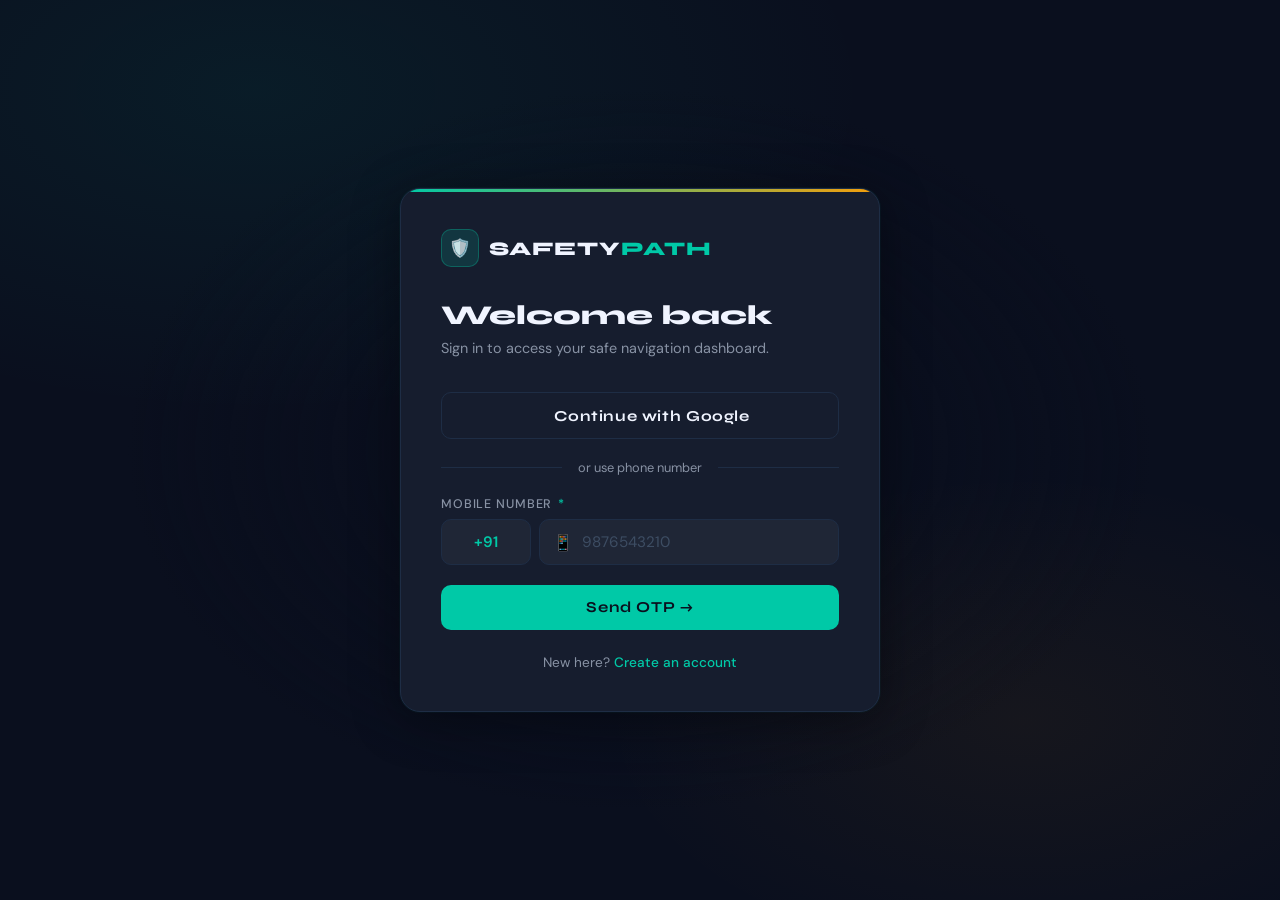
==== index.html @ c88806e4 "Initial commit" ====
<!DOCTYPE html>
<html lang="en">
<head>
  <meta charset="UTF-8" />
  <meta name="viewport" content="width=device-width, initial-scale=1.0"/>
  <title>Safety Path – Sign In</title>
  <link rel="stylesheet" href="css/styles.css"/>
  <!-- Firebase SDKs -->
  <script src="https://www.gstatic.com/firebasejs/9.23.0/firebase-app-compat.js"></script>
  <script src="https://www.gstatic.com/firebasejs/9.23.0/firebase-auth-compat.js"></script>
  <script src="https://www.gstatic.com/firebasejs/9.23.0/firebase-firestore-compat.js"></script>
</head>
<body>
<div class="page-wrap">
  <div class="card fade-in">

    <!-- Brand -->
    <div class="brand">
      <div class="brand-icon">🛡️</div>
      <div class="brand-name">SAFETY<span>PATH</span></div>
    </div>

    <!-- STEP: Phone Input -->
    <div id="step-phone">
      <h1 class="page-title">Welcome back</h1>
      <p class="page-subtitle">Sign in to access your safe navigation dashboard.</p>

      <!-- Google -->
      <button class="btn btn-google" onclick="handleGoogleSignIn()">
        <img src="https://www.google.com/favicon.ico" width="16" height="16" style="border-radius:2px"/>
        Continue with Google
      </button>

      <div class="divider">or use phone number</div>

      <div id="alert-box"></div>

      <div class="form-group">
        <label>Mobile Number <span class="req">*</span></label>
        <div class="phone-row">
          <div class="input-wrap" style="width:90px">
            <input class="country-code" value="+91" readonly style="padding-left:0.9rem; color:var(--teal); font-weight:600; text-align:center;"/>
          </div>
          <div class="input-wrap" style="flex:1">
            <span class="icon">📱</span>
            <input class="phone-num" type="tel" id="phone-input"
              placeholder="9876543210" maxlength="10"
              oninput="this.value=this.value.replace(/\D/g,'')"/>
          </div>
        </div>
      </div>

      <button class="btn btn-primary" id="btn-send-otp" onclick="handleSendOTP()">
        Send OTP →
      </button>

      <div class="footer-link">
        New here? <a href="register.html">Create an account</a>
      </div>
    </div>

    <!-- STEP: OTP Verification -->
    <div id="step-otp" style="display:none;">
      <button onclick="goBack('step-phone','step-otp')"
        style="background:none;border:none;color:var(--muted);cursor:pointer;font-size:0.85rem;margin-bottom:1.5rem;display:flex;align-items:center;gap:0.3rem;">
        ← Back
      </button>

      <h1 class="page-title">Verify OTP</h1>
      <p class="page-subtitle" id="otp-hint">Enter the 6-digit code sent to your number.</p>

      <div id="alert-box-otp"></div>

      <div class="otp-row">
        <input type="text" maxlength="1" class="otp-digit" oninput="otpNext(this,0)" />
        <input type="text" maxlength="1" class="otp-digit" oninput="otpNext(this,1)" />
        <input type="text" maxlength="1" class="otp-digit" oninput="otpNext(this,2)" />
        <input type="text" maxlength="1" class="otp-digit" oninput="otpNext(this,3)" />
        <input type="text" maxlength="1" class="otp-digit" oninput="otpNext(this,4)" />
        <input type="text" maxlength="1" class="otp-digit" oninput="otpNext(this,5)" />
      </div>

      <button class="btn btn-primary" onclick="handleVerifyOTP()">Verify & Sign In</button>

      <div class="footer-link" style="margin-top:1rem;">
        Didn't receive it? <a href="#" onclick="handleSendOTP(); return false;">Resend OTP</a>
      </div>
    </div>

  </div>
</div>

<script src="js/firebase-config.js"></script>
<script src="js/auth.js"></script>
<script>
  // ── OTP Input navigation ──────────────────────────────────
  function otpNext(input, idx) {
    input.value = input.value.replace(/\D/g, '');
    const digits = document.querySelectorAll('.otp-digit');
    if (input.value && idx < 5) digits[idx + 1].focus();
    if (idx === 5 && input.value) handleVerifyOTP();
  }

  document.addEventListener('keydown', (e) => {
    if (e.key === 'Backspace') {
      const digits = document.querySelectorAll('.otp-digit');
      digits.forEach((d, i) => {
        if (document.activeElement === d && !d.value && i > 0) {
          digits[i-1].focus();
        }
      });
    }
  });

  // ── Helpers ───────────────────────────────────────────────
  function showAlert(boxId, msg, type='error') {
    const icons = { error:'⚠️', success:'✅', info:'ℹ️' };
    document.getElementById(boxId).innerHTML =
      `<div class="alert alert-${type}">${icons[type]} ${msg}</div>`;
  }
  function clearAlert(boxId) {
    document.getElementById(boxId).innerHTML = '';
  }
  function setLoading(btnId, loading, text='Send OTP →') {
    const btn = document.getElementById(btnId);
    btn.disabled = loading;
    btn.textContent = loading ? 'Please wait…' : text;
  }
  function goBack(showId, hideId) {
    document.getElementById(hideId).style.display = 'none';
    document.getElementById(showId).style.display = 'block';
  }

  // ── Phone OTP flow ────────────────────────────────────────
  async function handleSendOTP() {
    clearAlert('alert-box');
    const num = document.getElementById('phone-input').value.trim();
    if (num.length !== 10) {
      showAlert('alert-box', 'Please enter a valid 10-digit mobile number.');
      return;
    }
    setLoading('btn-send-otp', true);
    const result = await sendOTP('+91' + num);
    setLoading('btn-send-otp', false, 'Send OTP →');
    if (result.success) {
      document.getElementById('otp-hint').textContent =
        `Enter the 6-digit code sent to +91 ${num}`;
      document.getElementById('step-phone').style.display = 'none';
      document.getElementById('step-otp').style.display = 'block';
      document.querySelectorAll('.otp-digit')[0].focus();
    } else {
      showAlert('alert-box', result.error || 'Failed to send OTP. Try again.');
    }
  }

  async function handleVerifyOTP() {
    clearAlert('alert-box-otp');
    const otp = [...document.querySelectorAll('.otp-digit')]
      .map(d => d.value).join('');
    if (otp.length !== 6) {
      showAlert('alert-box-otp', 'Please enter all 6 digits.');
      return;
    }
    showAlert('alert-box-otp', 'Verifying…', 'info');
    const result = await verifyOTP(otp);
    if (result.success) {
      const exists = await checkUserExists(result.user.uid);
      if (!exists) {
        // New user — go to registration, pass uid via sessionStorage
        sessionStorage.setItem('pendingUid', result.user.uid);
        sessionStorage.setItem('pendingPhone', result.user.phoneNumber);
        sessionStorage.setItem('authMethod', 'phone');
        window.location.href = 'register.html';
      } else {
        await updateLastLogin(result.user.uid);
        window.location.href = 'dashboard.html';
      }
    } else {
      showAlert('alert-box-otp', result.error);
    }
  }

  // ── Google Sign-In ────────────────────────────────────────
  async function handleGoogleSignIn() {
    clearAlert('alert-box');
    showAlert('alert-box', 'Opening Google Sign-In…', 'info');
    const result = await signInWithGoogle();
    if (result.success) {
      if (result.isNew || !(await checkUserExists(result.user.uid))) {
        sessionStorage.setItem('pendingUid', result.user.uid);
        sessionStorage.setItem('pendingEmail', result.user.email);
        sessionStorage.setItem('pendingName', result.user.displayName || '');
        sessionStorage.setItem('authMethod', 'google');
        window.location.href = 'register.html';
      } else {
        await updateLastLogin(result.user.uid);
        window.location.href = 'dashboard.html';
      }
    } else {
      showAlert('alert-box', result.error || 'Google Sign-In failed.');
    }
  }

  // ── Auth guard: redirect if already logged in ──────────────
  onAuthStateChanged(async (user) => {
    if (user) {
      const exists = await checkUserExists(user.uid);
      if (exists) window.location.href = 'dashboard.html';
    }
  });
</script>
</body>
</html>
---- css/styles.css ----
/* ============================================================
   SAFETY PATH – Global Styles
   Theme: Dark civic tech — deep navy + electric teal + amber
   ============================================================ */

@import url('https://fonts.googleapis.com/css2?family=Syne:wght@400;600;700;800&family=DM+Sans:wght@300;400;500&display=swap');

:root {
  --navy:      #0a0f1e;
  --navy-mid:  #111827;
  --navy-card: #161d2e;
  --navy-border: #1e2d45;
  --teal:      #00c9a7;
  --teal-dim:  #00a88a;
  --teal-glow: rgba(0, 201, 167, 0.15);
  --amber:     #f59e0b;
  --red:       #ef4444;
  --white:     #f0f4ff;
  --muted:     #8892a4;
  --font-head: 'Syne', sans-serif;
  --font-body: 'DM Sans', sans-serif;
}

*, *::before, *::after { box-sizing: border-box; margin: 0; padding: 0; }

html { scroll-behavior: smooth; }

body {
  background: var(--navy);
  color: var(--white);
  font-family: var(--font-body);
  font-size: 15px;
  min-height: 100vh;
  overflow-x: hidden;
}

/* ── Background Mesh ── */
body::before {
  content: '';
  position: fixed;
  inset: 0;
  background:
    radial-gradient(ellipse 80% 60% at 20% 10%, rgba(0,201,167,0.07) 0%, transparent 60%),
    radial-gradient(ellipse 60% 50% at 80% 80%, rgba(245,158,11,0.05) 0%, transparent 55%),
    radial-gradient(ellipse 40% 40% at 50% 50%, rgba(10,15,30,0) 0%, var(--navy) 100%);
  pointer-events: none;
  z-index: 0;
}

/* ── Layout ── */
.page-wrap {
  position: relative;
  z-index: 1;
  min-height: 100vh;
  display: flex;
  align-items: center;
  justify-content: center;
  padding: 2rem 1rem;
}

/* ── Card ── */
.card {
  background: var(--navy-card);
  border: 1px solid var(--navy-border);
  border-radius: 20px;
  padding: 2.5rem;
  width: 100%;
  max-width: 480px;
  box-shadow: 0 8px 48px rgba(0,0,0,0.4), 0 0 0 1px rgba(0,201,167,0.05);
  position: relative;
  overflow: hidden;
}

.card::before {
  content: '';
  position: absolute;
  top: 0; left: 0; right: 0;
  height: 3px;
  background: linear-gradient(90deg, var(--teal), var(--amber));
}

/* ── Logo/Brand ── */
.brand {
  display: flex;
  align-items: center;
  gap: 0.6rem;
  margin-bottom: 2rem;
}

.brand-icon {
  width: 38px; height: 38px;
  background: var(--teal-glow);
  border: 1px solid rgba(0,201,167,0.3);
  border-radius: 10px;
  display: flex; align-items: center; justify-content: center;
  font-size: 1.1rem;
}

.brand-name {
  font-family: var(--font-head);
  font-size: 1.2rem;
  font-weight: 800;
  letter-spacing: 0.05em;
  color: var(--white);
}

.brand-name span { color: var(--teal); }

/* ── Headings ── */
h1, h2, h3 { font-family: var(--font-head); line-height: 1.2; }

.page-title {
  font-size: 1.7rem;
  font-weight: 800;
  margin-bottom: 0.4rem;
}

.page-subtitle {
  color: var(--muted);
  font-size: 0.9rem;
  margin-bottom: 2rem;
  line-height: 1.5;
}

/* ── Form Elements ── */
.form-group {
  margin-bottom: 1.2rem;
}

.form-group label {
  display: block;
  font-size: 0.78rem;
  font-weight: 500;
  color: var(--muted);
  text-transform: uppercase;
  letter-spacing: 0.07em;
  margin-bottom: 0.45rem;
}

.form-group label .req { color: var(--teal); margin-left: 2px; }

.input-wrap {
  position: relative;
  display: flex;
  align-items: center;
}

.input-wrap .icon {
  position: absolute;
  left: 14px;
  color: var(--muted);
  font-size: 1rem;
  pointer-events: none;
}

input, select {
  width: 100%;
  background: rgba(255,255,255,0.04);
  border: 1px solid var(--navy-border);
  border-radius: 10px;
  color: var(--white);
  font-family: var(--font-body);
  font-size: 0.95rem;
  padding: 0.75rem 0.9rem 0.75rem 2.6rem;
  outline: none;
  transition: border-color 0.2s, box-shadow 0.2s, background 0.2s;
}

input::placeholder { color: #3d4d63; }

input:focus, select:focus {
  border-color: var(--teal);
  background: rgba(0,201,167,0.06);
  box-shadow: 0 0 0 3px rgba(0,201,167,0.1);
}

select {
  appearance: none;
  cursor: pointer;
}

select option {
  background: var(--navy-mid);
}

/* phone input row */
.phone-row { display: flex; gap: 0.5rem; }
.phone-row .country-code {
  width: 90px; flex-shrink: 0;
  padding-left: 0.9rem;
  font-weight: 500;
}
.phone-row .phone-num { flex: 1; }

/* ── Buttons ── */
.btn {
  display: flex; align-items: center; justify-content: center; gap: 0.5rem;
  width: 100%;
  padding: 0.85rem 1.5rem;
  border: none; border-radius: 10px;
  font-family: var(--font-head);
  font-size: 0.95rem;
  font-weight: 700;
  letter-spacing: 0.04em;
  cursor: pointer;
  transition: all 0.2s;
}

.btn-primary {
  background: var(--teal);
  color: var(--navy);
}
.btn-primary:hover { background: var(--teal-dim); transform: translateY(-1px); box-shadow: 0 6px 20px rgba(0,201,167,0.3); }
.btn-primary:active { transform: translateY(0); }
.btn-primary:disabled { opacity: 0.5; cursor: not-allowed; transform: none; }

.btn-google {
  background: transparent;
  border: 1px solid var(--navy-border);
  color: var(--white);
  margin-bottom: 0.75rem;
}
.btn-google:hover { border-color: var(--muted); background: rgba(255,255,255,0.04); }

.btn-ghost {
  background: transparent;
  border: 1px solid var(--navy-border);
  color: var(--muted);
  font-size: 0.85rem;
  padding: 0.65rem;
}
.btn-ghost:hover { border-color: var(--teal); color: var(--teal); }

.btn-sm {
  width: auto; padding: 0.5rem 1rem;
  font-size: 0.82rem;
  border-radius: 8px;
}

/* ── Divider ── */
.divider {
  display: flex; align-items: center; gap: 1rem;
  margin: 1.25rem 0;
  color: var(--muted);
  font-size: 0.8rem;
}
.divider::before, .divider::after {
  content: ''; flex: 1;
  height: 1px; background: var(--navy-border);
}

/* ── OTP Input ── */
.otp-row {
  display: flex; gap: 0.5rem; justify-content: center;
  margin: 1rem 0;
}
.otp-row input {
  width: 48px; height: 56px;
  text-align: center;
  font-size: 1.4rem;
  font-weight: 700;
  padding: 0;
}

/* ── Steps indicator ── */
.steps {
  display: flex; align-items: center; gap: 0;
  margin-bottom: 2rem;
}
.step {
  display: flex; flex-direction: column; align-items: center;
  gap: 0.3rem; flex: 1;
}
.step-dot {
  width: 28px; height: 28px; border-radius: 50%;
  display: flex; align-items: center; justify-content: center;
  font-size: 0.7rem; font-weight: 700;
  border: 2px solid var(--navy-border);
  color: var(--muted); background: var(--navy-card);
  transition: all 0.3s;
}
.step.active .step-dot {
  border-color: var(--teal); color: var(--teal);
  box-shadow: 0 0 12px rgba(0,201,167,0.3);
}
.step.done .step-dot {
  background: var(--teal); border-color: var(--teal); color: var(--navy);
}
.step-label {
  font-size: 0.65rem; color: var(--muted);
  text-align: center; white-space: nowrap;
}
.step.active .step-label { color: var(--teal); }
.step-line {
  flex: 1; height: 2px;
  background: var(--navy-border);
  margin-bottom: 18px;
}
.step-line.done { background: var(--teal); }

/* ── Row layout ── */
.row-2 { display: grid; grid-template-columns: 1fr 1fr; gap: 0.8rem; }

/* ── Alerts ── */
.alert {
  padding: 0.75rem 1rem;
  border-radius: 8px;
  font-size: 0.85rem;
  margin-bottom: 1rem;
  display: flex; align-items: flex-start; gap: 0.5rem;
}
.alert-error { background: rgba(239,68,68,0.1); border: 1px solid rgba(239,68,68,0.25); color: #fca5a5; }
.alert-success { background: rgba(0,201,167,0.1); border: 1px solid rgba(0,201,167,0.25); color: var(--teal); }
.alert-info { background: rgba(245,158,11,0.08); border: 1px solid rgba(245,158,11,0.2); color: #fcd34d; }

/* ── Footer link ── */
.footer-link {
  text-align: center; margin-top: 1.5rem;
  font-size: 0.85rem; color: var(--muted);
}
.footer-link a { color: var(--teal); text-decoration: none; font-weight: 500; }
.footer-link a:hover { text-decoration: underline; }

/* ── Success screen ── */
.success-wrap {
  text-align: center; padding: 1rem 0;
}
.success-icon {
  width: 72px; height: 72px;
  background: rgba(0,201,167,0.12);
  border: 2px solid var(--teal);
  border-radius: 50%;
  display: flex; align-items: center; justify-content: center;
  font-size: 2rem;
  margin: 0 auto 1.5rem;
  animation: popIn 0.5s cubic-bezier(0.34,1.56,0.64,1);
}
@keyframes popIn {
  from { transform: scale(0); opacity: 0; }
  to   { transform: scale(1); opacity: 1; }
}

.success-name {
  font-family: var(--font-head);
  font-size: 1.5rem; font-weight: 800;
  margin-bottom: 0.5rem;
}
.success-name span { color: var(--teal); }

/* ── Privacy toggle ── */
.toggle-row {
  display: flex; align-items: center; justify-content: space-between;
  background: rgba(255,255,255,0.03);
  border: 1px solid var(--navy-border);
  border-radius: 10px;
  padding: 0.75rem 1rem;
  gap: 1rem;
}
.toggle-info { flex: 1; }
.toggle-info p { font-size: 0.88rem; font-weight: 500; }
.toggle-info small { color: var(--muted); font-size: 0.75rem; }
.toggle {
  position: relative; width: 44px; height: 24px; flex-shrink: 0;
}
.toggle input { opacity: 0; width: 0; height: 0; }
.toggle-slider {
  position: absolute; cursor: pointer; inset: 0;
  background: var(--navy-border); border-radius: 24px;
  transition: 0.3s;
}
.toggle-slider::before {
  content: '';
  position: absolute;
  width: 18px; height: 18px; border-radius: 50%;
  left: 3px; bottom: 3px;
  background: var(--muted);
  transition: 0.3s;
}
.toggle input:checked + .toggle-slider { background: rgba(0,201,167,0.3); }
.toggle input:checked + .toggle-slider::before { transform: translateX(20px); background: var(--teal); }

/* ── Fade-in animation ── */
.fade-in {
  animation: fadeUp 0.4s ease forwards;
}
@keyframes fadeUp {
  from { opacity: 0; transform: translateY(12px); }
  to   { opacity: 1; transform: translateY(0); }
}

/* ── Scrollbar ── */
::-webkit-scrollbar { width: 6px; }
::-webkit-scrollbar-track { background: var(--navy); }
::-webkit-scrollbar-thumb { background: var(--navy-border); border-radius: 3px; }
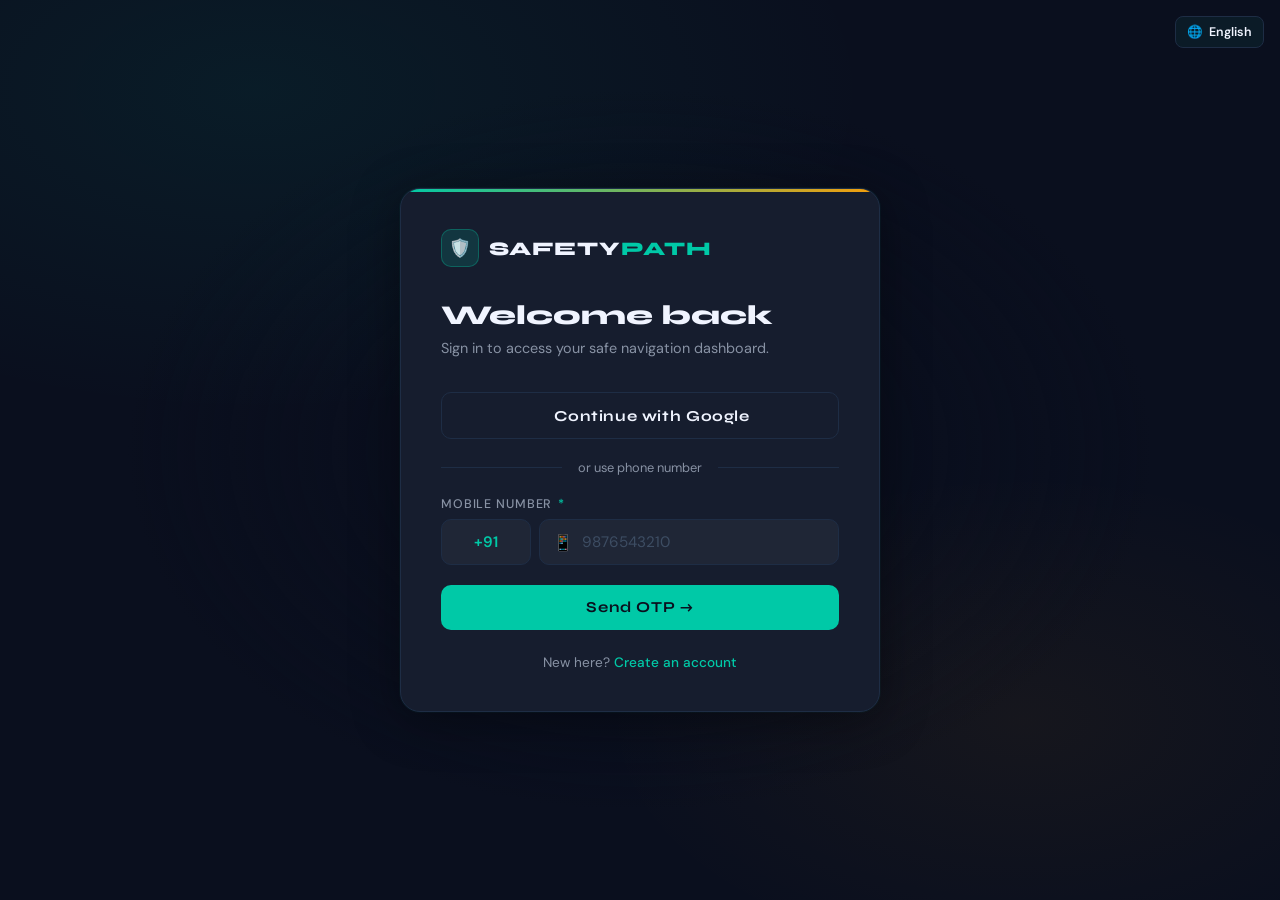
==== commit a1caf51d: "Update fixes" ====
--- a/index.html
+++ b/index.html
@@ -5,10 +5,13 @@
   <meta name="viewport" content="width=device-width, initial-scale=1.0"/>
   <title>Safety Path – Sign In</title>
   <link rel="stylesheet" href="css/styles.css"/>
-  <!-- Firebase SDKs -->
-  <script src="https://www.gstatic.com/firebasejs/9.23.0/firebase-app-compat.js"></script>
-  <script src="https://www.gstatic.com/firebasejs/9.23.0/firebase-auth-compat.js"></script>
-  <script src="https://www.gstatic.com/firebasejs/9.23.0/firebase-firestore-compat.js"></script>
+  <!-- Supabase SDKs -->
+  <script src="https://cdn.jsdelivr.net/npm/@supabase/supabase-js@2"></script>
+  <script src="js/supabase-config.js"></script>
+  <script src="js/crypto.js"></script>
+  <script src="js/auth-new.js"></script>
+  <!-- Regional language switcher (Hindi, Bengali, Tamil, Telugu, and other Indian state languages) -->
+  <script src="js/i18n.js"></script>
 </head>
 <body>
 <div class="page-wrap">
@@ -90,8 +93,6 @@
   </div>
 </div>
 
-<script src="js/firebase-config.js"></script>
-<script src="js/auth.js"></script>
 <script>
   // ── OTP Input navigation ──────────────────────────────────
   function otpNext(input, idx) {
@@ -162,17 +163,19 @@
       return;
     }
     showAlert('alert-box-otp', 'Verifying…', 'info');
-    const result = await verifyOTP(otp);
+    // UPDATED: pass phone + otp (Supabase requires both)
+    const phone = '+91' + document.getElementById('phone-input').value.trim();
+    const result = await verifyOTP(phone, otp);
     if (result.success) {
-      const exists = await checkUserExists(result.user.uid);
+      // UPDATED: .id instead of .uid (Supabase)
+      const exists = await checkUserExists(result.user.id);
       if (!exists) {
-        // New user — go to registration, pass uid via sessionStorage
-        sessionStorage.setItem('pendingUid', result.user.uid);
-        sessionStorage.setItem('pendingPhone', result.user.phoneNumber);
+        sessionStorage.setItem('pendingUid', result.user.id);
+        sessionStorage.setItem('pendingPhone', phone);
         sessionStorage.setItem('authMethod', 'phone');
         window.location.href = 'register.html';
       } else {
-        await updateLastLogin(result.user.uid);
+        await updateLastLogin(result.user.id);
         window.location.href = 'dashboard.html';
       }
     } else {
@@ -185,29 +188,28 @@
     clearAlert('alert-box');
     showAlert('alert-box', 'Opening Google Sign-In…', 'info');
     const result = await signInWithGoogle();
-    if (result.success) {
-      if (result.isNew || !(await checkUserExists(result.user.uid))) {
-        sessionStorage.setItem('pendingUid', result.user.uid);
-        sessionStorage.setItem('pendingEmail', result.user.email);
-        sessionStorage.setItem('pendingName', result.user.displayName || '');
-        sessionStorage.setItem('authMethod', 'google');
-        window.location.href = 'register.html';
-      } else {
-        await updateLastLogin(result.user.uid);
-        window.location.href = 'dashboard.html';
-      }
-    } else {
+    if (!result.success) {
       showAlert('alert-box', result.error || 'Google Sign-In failed.');
     }
+    // On success the browser redirects to Google and returns here;
+    // the auth guard below then routes the user to the dashboard or registration.
   }
 
   // ── Auth guard: redirect if already logged in ──────────────
+  // UPDATED: .id instead of .uid
   onAuthStateChanged(async (user) => {
-    if (user) {
-      const exists = await checkUserExists(user.uid);
-      if (exists) window.location.href = 'dashboard.html';
+    if (!user) return;
+    const exists = await checkUserExists(user.id);
+    if (exists) { window.location.href = 'dashboard.html'; return; }
+    // Signed in with Google but no profile yet -> finish registration
+    if (user.app_metadata && user.app_metadata.provider === 'google') {
+      sessionStorage.setItem('pendingUid', user.id);
+      sessionStorage.setItem('pendingEmail', user.email || '');
+      sessionStorage.setItem('pendingName', (user.user_metadata && (user.user_metadata.full_name || user.user_metadata.name)) || '');
+      sessionStorage.setItem('authMethod', 'google');
+      window.location.href = 'register.html';
     }
   });
 </script>
 </body>
-</html>
+</html>
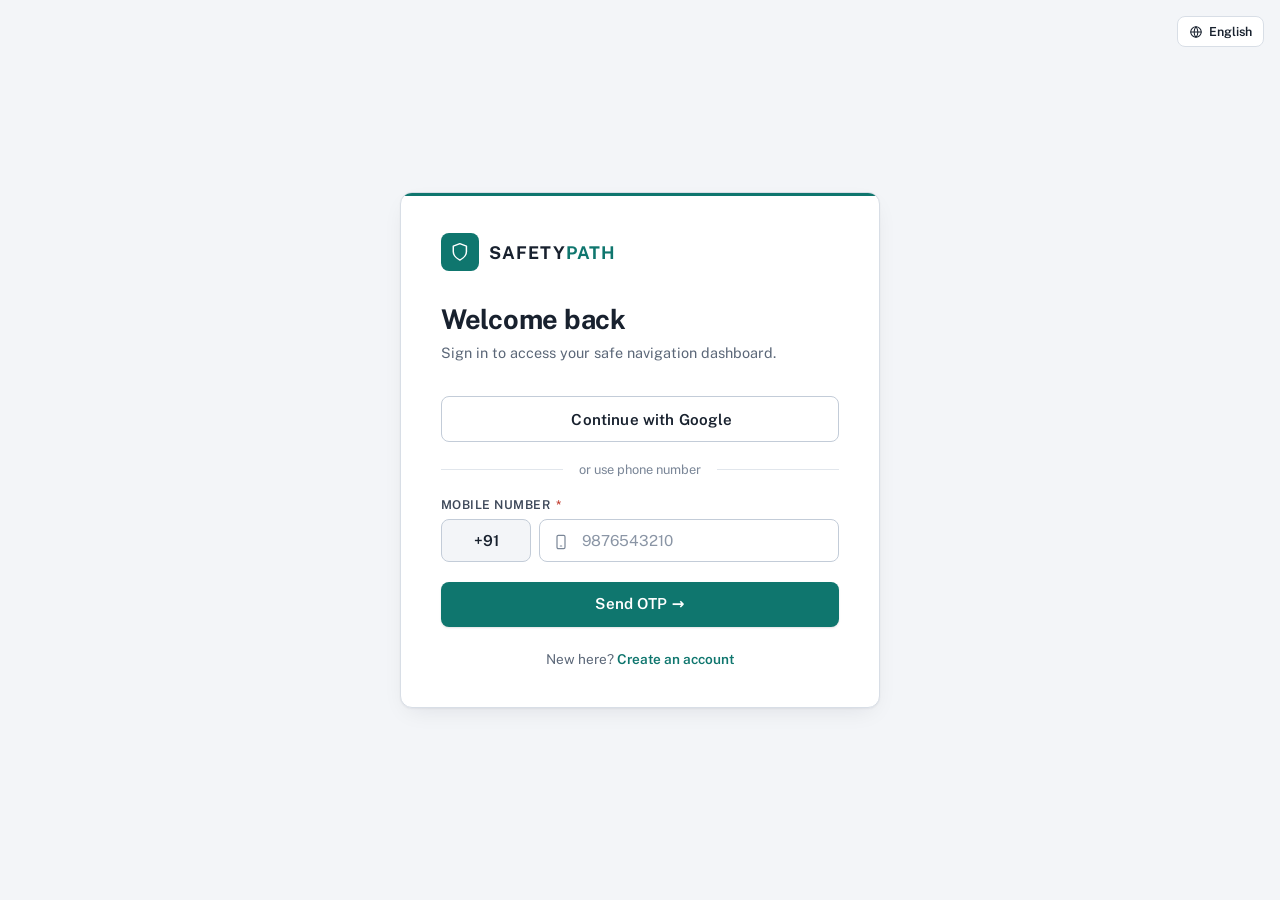
==== commit 95e72a86: "Initial commit" ====
--- a/index.html
+++ b/index.html
@@ -12,6 +12,7 @@
   <script src="js/auth-new.js"></script>
   <!-- Regional language switcher (Hindi, Bengali, Tamil, Telugu, and other Indian state languages) -->
   <script src="js/i18n.js"></script>
+  <script src="js/ui-icons.js" defer></script>
 </head>
 <body>
 <div class="page-wrap">
--- a/css/styles.css
+++ b/css/styles.css
@@ -3,22 +3,24 @@
    Theme: Dark civic tech — deep navy + electric teal + amber
    ============================================================ */
 
-@import url('https://fonts.googleapis.com/css2?family=Syne:wght@400;600;700;800&family=DM+Sans:wght@300;400;500&display=swap');
+@import url('https://fonts.googleapis.com/css2?family=Public+Sans:wght@400;500;600;700&display=swap');
 
 :root {
-  --navy:      #0a0f1e;
-  --navy-mid:  #111827;
-  --navy-card: #161d2e;
-  --navy-border: #1e2d45;
-  --teal:      #00c9a7;
-  --teal-dim:  #00a88a;
-  --teal-glow: rgba(0, 201, 167, 0.15);
-  --amber:     #f59e0b;
-  --red:       #ef4444;
-  --white:     #f0f4ff;
-  --muted:     #8892a4;
-  --font-head: 'Syne', sans-serif;
-  --font-body: 'DM Sans', sans-serif;
+  --navy:      #f3f5f8;   /* page background  */
+  --navy-mid:  #ffffff;
+  --navy-card: #ffffff;   /* surfaces         */
+  --navy-border: #d8dee6;
+  --teal:      #0f766e;   /* primary accent   */
+  --teal-dim:  #0b5f58;
+  --teal-glow: rgba(15, 118, 110, 0.08);
+  --amber:     #b45309;
+  --red:       #c0392b;
+  --white:     #18212e;   /* primary text     */
+  --muted:     #5b6778;
+  --font-head: 'Public Sans', system-ui, -apple-system, 'Segoe UI', Roboto, sans-serif;
+  --font-body: 'Public Sans', system-ui, -apple-system, 'Segoe UI', Roboto, sans-serif;
+  /* tokens shared with the language switcher */
+  --fg: #18212e; --card: #ffffff; --border: #d8dee6; --input-bg: #ffffff; --font-b: var(--font-body);
 }
 
 *, *::before, *::after { box-sizing: border-box; margin: 0; padding: 0; }
@@ -392,3 +394,106 @@
 ::-webkit-scrollbar { width: 6px; }
 ::-webkit-scrollbar-track { background: var(--navy); }
 ::-webkit-scrollbar-thumb { background: var(--navy-border); border-radius: 3px; }
+
+
+/* ============================================================
+   PRESENTATION LAYER — flat, neutral, civic styling.
+   Colour / type / surface treatment only: no sizes, spacing or
+   positions are changed.
+   ============================================================ */
+html { -webkit-font-smoothing: antialiased; -moz-osx-font-smoothing: grayscale; }
+::selection { background: rgba(15,118,110,0.18); }
+
+body::before { display: none; }                       /* drop decorative colour mesh */
+
+.card {
+  background: #fff;
+  border: 1px solid #d8dee6;
+  border-radius: 12px;
+  box-shadow: 0 1px 2px rgba(16,24,40,0.05), 0 8px 24px -8px rgba(16,24,40,0.10);
+}
+.card::before { background: var(--teal); height: 3px; }  /* single-colour top rule */
+
+.brand-icon {
+  background: var(--teal);
+  border: none;
+  border-radius: 8px;
+  color: #fff;
+}
+.brand-icon .ui-ico { stroke: #fff; }
+.brand-name { font-weight: 700; letter-spacing: 0.06em; font-size: 1.1rem; }
+.brand-name span { color: var(--teal); }
+
+h1, h2, h3, .page-title, .success-name { font-weight: 700; letter-spacing: -0.01em; }
+.page-title { color: var(--white); }
+.page-subtitle { color: var(--muted); }
+
+.form-group label { color: #3d4859; font-weight: 600; font-size: 0.76rem; letter-spacing: 0.04em; }
+.form-group label .req { color: var(--red); }
+
+input, select {
+  background: #fff;
+  border: 1px solid #c3ccd8;
+  border-radius: 8px;
+  color: var(--white);
+  box-shadow: none;
+}
+input::placeholder { color: #8a95a5; }
+input:hover, select:hover { border-color: #9aa7b8; }
+input:focus, select:focus {
+  border-color: var(--teal);
+  background: #fff;
+  box-shadow: 0 0 0 3px rgba(15,118,110,0.15);
+}
+.input-wrap .icon { color: #7a8697; }
+select {
+  background-image: url("data:image/svg+xml,%3Csvg xmlns='http://www.w3.org/2000/svg' width='12' height='8' viewBox='0 0 12 8'%3E%3Cpath d='M1 1.5l5 5 5-5' fill='none' stroke='%235b6778' stroke-width='1.6' stroke-linecap='round' stroke-linejoin='round'/%3E%3C/svg%3E");
+  background-repeat: no-repeat; background-position: right 14px center;
+}
+select option { background: #fff; color: var(--white); }
+.phone-row .country-code { color: var(--white) !important; background: #f3f5f8; }
+
+.btn { border-radius: 8px; font-weight: 600; letter-spacing: 0.01em; }
+.btn-primary { background: var(--teal); color: #fff; box-shadow: 0 1px 2px rgba(16,24,40,0.12); }
+.btn-primary:hover { background: var(--teal-dim); transform: none; box-shadow: 0 2px 6px rgba(16,24,40,0.18); }
+.btn-primary:active { background: #084a45; }
+.btn-google { background: #fff; border: 1px solid #c3ccd8; color: var(--white); font-weight: 600; }
+.btn-google:hover { background: #f7f9fb; border-color: #9aa7b8; }
+.btn-ghost { background: #fff; border: 1px solid #c3ccd8; color: #3d4859; }
+.btn-ghost:hover { border-color: var(--teal); color: var(--teal); background: #fff; }
+.btn:focus-visible, a:focus-visible, button:focus-visible { outline: 2px solid var(--teal); outline-offset: 2px; }
+
+.divider { color: #7a8697; }
+.divider::before, .divider::after { background: #e1e6ec; }
+
+.step-dot { border: 2px solid #c3ccd8; background: #fff; color: #7a8697; box-shadow: none !important; }
+.step.active .step-dot { border-color: var(--teal); color: var(--teal); }
+.step.done .step-dot { background: var(--teal); border-color: var(--teal); color: #fff; }
+.step-label { color: #7a8697; }
+.step.active .step-label { color: var(--teal); font-weight: 600; }
+.step-line { background: #d8dee6; }
+.step-line.done { background: var(--teal); }
+
+.alert { border-radius: 8px; }
+.alert-error   { background: #fdf0ee; border: 1px solid #f2c4bd; color: #9b2c20; }
+.alert-success { background: #edf7f1; border: 1px solid #bfe0cd; color: #1f6b45; }
+.alert-info    { background: #fff6e8; border: 1px solid #f1d6a6; color: #8a4b08; }
+
+.footer-link a { color: var(--teal); font-weight: 600; }
+
+.success-icon { background: #edf7f1; border: 2px solid #2e8b64; color: #2e8b64; box-shadow: none; }
+.success-icon .ui-ico { stroke: #2e8b64; }
+
+.toggle-row { background: #f7f9fb; border: 1px solid #d8dee6; border-radius: 8px; }
+.toggle-info small { color: var(--muted); }
+.toggle-slider { background: #c3ccd8; }
+.toggle-slider::before { background: #fff; box-shadow: 0 1px 2px rgba(0,0,0,0.25); }
+.toggle input:checked + .toggle-slider { background: var(--teal); }
+.toggle input:checked + .toggle-slider::before { background: #fff; }
+
+::-webkit-scrollbar-track { background: #f3f5f8; }
+::-webkit-scrollbar-thumb { background: #c3ccd8; }
+
+@media (prefers-reduced-motion: reduce) {
+  *, *::before, *::after { animation-duration: 0.01ms !important; animation-iteration-count: 1 !important; transition-duration: 0.01ms !important; }
+}
